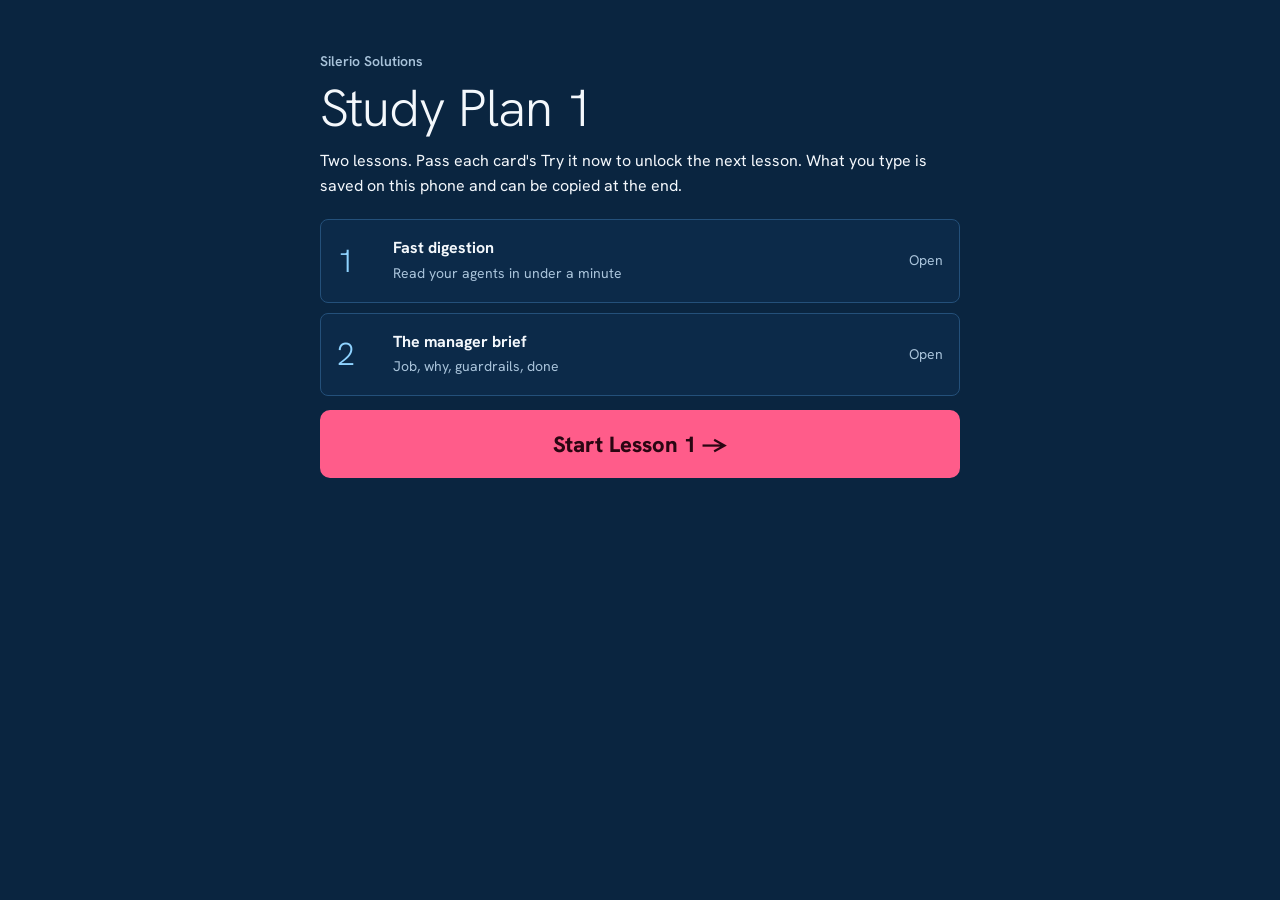
==== index.html @ d1b214b3 "Add Study Plan 1 lessons 1-2 site Co-Authored-By: Claude Opus 5.5 <noreply@anthropic.com> Claude-Ses" ====
<!DOCTYPE html>
<html lang="en">
<head>
<meta charset="utf-8">
<meta name="viewport" content="width=device-width,initial-scale=1">
<title>Study Plan 1</title>
<link href="https://fonts.googleapis.com/css2?family=Hanken+Grotesk:wght@300;400;600;800&display=swap" rel="stylesheet">
<style>
:root{color-scheme:dark;--bg:#0a2540;--bg2:#0f2f52;--ink:#f4f8fc;--mute:#a9c3da;--sky:#8fd3ff;--pink:#ff5c8a;--line:#24507a;--paper:#f6f9fc;--pink2:#2a0612;--green:#3ddc97;--green2:#06281a;--red:#ff6b6b}
*{box-sizing:border-box;min-width:0}
html,body{margin:0}
body{background:var(--bg);color:var(--ink);font:16px/1.55 "Hanken Grotesk",system-ui,sans-serif;overflow-x:clip}
.band{padding-block:clamp(24px,4vw,52px);padding-inline:max(5vw,16px)}
.wrap{max-width:1100px;margin:0 auto}
.crumb{color:var(--mute);font-size:14px;font-weight:600;margin-bottom:8px}
.top{display:flex;justify-content:space-between;align-items:flex-end;gap:16px;flex-wrap:wrap;margin-bottom:18px}
h1{font-weight:300;font-size:clamp(32px,5vw,52px);line-height:1.05;letter-spacing:-.02em;margin:0;text-wrap:balance}
h2{font-weight:600;font-size:clamp(22px,3vw,30px);line-height:1.1;margin:0 0 14px}
p{margin:0 0 12px;max-width:68ch}
.trophy{display:flex;align-items:center;gap:10px;font-weight:600;font-size:15px;white-space:nowrap}
.meter{width:140px;height:10px;border-radius:99px;background:#123a63;overflow:hidden}
.meter i{display:block;height:100%;width:0;background:var(--pink);transition:width .4s}
.trophy.plat .meter i{background:linear-gradient(90deg,#e8eef5,#8fd3ff,#e8eef5)}
.bars{display:grid;grid-template-columns:repeat(4,minmax(0,1fr));gap:12px;margin-top:22px}
.bar{background:#0c2a49;border:1px solid var(--line);border-top:4px solid var(--sky);border-radius:8px;padding:14px}
.bar:nth-child(4){border-top-color:var(--pink)}
.bar small{display:block;color:var(--mute);font-size:13px;font-weight:600;margin-bottom:4px}
.bar div{font-size:16px;font-weight:600;line-height:1.35}
.alt{background:var(--bg2)}
.hint{color:var(--mute);font-size:15px;margin-bottom:16px}
.locks{display:grid;gap:12px}
details{background:#0c2a49;border:1px solid var(--line);border-radius:8px}
details[open]{border-color:var(--sky)}
summary{list-style:none;cursor:pointer;display:flex;align-items:center;gap:14px;padding:14px 16px;min-height:56px;font-weight:600;font-size:17px}
summary::-webkit-details-marker{display:none}
summary:focus-visible{outline:3px solid var(--pink);outline-offset:2px}
.lk{flex:none;width:30px;height:30px;border-radius:50%;display:grid;place-items:center;border:2px solid var(--line);color:var(--mute);font-size:14px}
details.got .lk{background:var(--pink);border-color:var(--pink);color:var(--pink2)}
.body{padding:0 16px 16px 60px}
.src{color:var(--mute);font-size:14px}
.copyhead{display:flex;justify-content:space-between;align-items:center;gap:12px;flex-wrap:wrap;margin:8px 0}
button{font:600 15px "Hanken Grotesk",sans-serif;min-height:44px;padding:0 18px;border-radius:6px;border:1px solid var(--sky);background:transparent;color:var(--sky);cursor:pointer}
button:hover{background:#123a63}
button:focus-visible,a:focus-visible,textarea:focus-visible,input:focus-visible{outline:3px solid var(--pink);outline-offset:2px}
pre{overflow-x:auto;background:#06192c;border:1px solid var(--line);border-radius:8px;padding:14px;margin:0;font:14px/1.6 ui-monospace,Menlo,Consolas,monospace;white-space:pre-wrap}
.scroll{overflow-x:auto}
table{border-collapse:collapse;width:100%;font-size:15px}
th,td{text-align:left;padding:9px 10px;border-bottom:1px solid var(--line);vertical-align:top}
th{color:var(--mute);font-weight:600;font-size:14px}
td:first-child{font-weight:600}
.opts{display:grid;gap:10px}
.opt{border:1px solid var(--line);border-radius:6px;padding:12px}
.tag{display:inline-block;font-size:13px;font-weight:600;padding:2px 8px;border-radius:99px;background:#123a63;color:var(--sky);margin-bottom:6px}
.tag.w{background:var(--pink);color:var(--pink2)}
.pass{display:grid;grid-template-columns:repeat(auto-fit,minmax(min(100%,240px),1fr));gap:10px;margin-top:10px}
.pass div{border-radius:6px;padding:12px;font-size:15px}
.pass .ok{border:1px solid var(--sky)}
.pass .no{border:1px solid var(--pink)}
ol{padding-left:1.2em;margin:6px 0}
li{margin-bottom:6px}
/* wrong (red) vs right (blue) */
.vs{display:grid;grid-template-columns:repeat(auto-fit,minmax(min(100%,260px),1fr));gap:10px;margin:8px 0 4px}
.vs div{border-radius:6px;padding:10px 12px;font-size:15px}
.vs .bad{border:1px solid var(--red);background:#2a1622}
.vs .good{border:1px solid var(--sky);background:#0f3358}
.vs b{display:block;font-size:13px;margin-bottom:2px}
.vs .bad b{color:var(--red)}
.vs .good b{color:var(--sky)}
/* try it now */
.try{margin-top:14px;border:1px dashed var(--sky);border-radius:8px;padding:14px;background:#0a2240}
.try.done{border-style:solid;border-color:var(--green)}
.tryhead{display:flex;justify-content:space-between;align-items:center;gap:8px;font-size:13px;font-weight:800;letter-spacing:.06em;text-transform:uppercase;color:var(--sky);margin-bottom:6px}
.try.done .tryhead{color:var(--green)}
.tryhead .st{font-size:12px;letter-spacing:0;text-transform:none;font-weight:600;color:var(--mute)}
.try.done .tryhead .st{color:var(--green)}
.q{font-weight:600;margin-bottom:10px}
.choices{display:grid;gap:8px}
.choice{text-align:left;width:100%;min-height:48px;padding:10px 14px;border-color:var(--line);color:var(--ink);font-weight:400;line-height:1.4}
.choice.wrong{border-color:var(--red);background:#2a1622;color:#ffd1d1}
.choice.right{border-color:var(--green);background:var(--green);color:var(--green2);font-weight:600}
.fb{margin:10px 0 0;font-size:15px;min-height:1px}
.fb.no{color:#ffb3b3}
.fb.yes{color:var(--green)}
.field{display:grid;gap:6px;margin-top:10px}
.field label{font-weight:600;font-size:15px}
.field label small{display:block;font-weight:400;color:var(--mute);font-size:14px}
textarea,input[type=text]{width:100%;font:16px/1.45 "Hanken Grotesk",sans-serif;color:var(--ink);background:#06192c;border:1px solid var(--line);border-radius:6px;padding:10px 12px}
textarea{min-height:76px;resize:vertical}
.field.ok textarea,.field.ok input{border-color:var(--green)}
.frow{display:flex;justify-content:space-between;align-items:center;gap:10px}
.frow span{font-size:13px;color:var(--mute)}
.field.ok .frow span{color:var(--green)}
.frow button{min-height:40px;padding:0 14px;font-size:14px}
/* next button */
.next{margin-top:22px}
.nextbtn{display:flex;align-items:center;justify-content:center;gap:10px;width:100%;min-height:68px;border-radius:10px;font:800 clamp(18px,2.6vw,22px) "Hanken Grotesk",sans-serif;text-decoration:none;text-align:center;padding:12px 18px}
.nextbtn.locked{background:#123a63;color:var(--mute);border:2px dashed var(--line);pointer-events:none}
.nextbtn.open{background:var(--pink);color:var(--pink2);border:2px solid var(--pink)}
.nextnote{text-align:center;color:var(--mute);font-size:14px;margin-top:8px}
.plat{display:none;margin-top:18px;padding:16px;border-radius:8px;background:linear-gradient(90deg,#dfe7f0,#8fd3ff);color:#0a2540;font-weight:600}
.plat.on{display:block}
.saved{margin-top:22px}
.saved pre{max-height:360px;overflow:auto}
@media(max-width:760px){.bars{grid-template-columns:repeat(2,minmax(0,1fr))}}
@media(max-width:600px){.body{padding-left:16px}table{font-size:13px}}
@media(prefers-reduced-motion:reduce){*{animation:none!important;transition:none!important}}
</style>
</head>
<body data-lesson="home" id="top">
<section class="band">
<div class="wrap" style="max-width:640px">
<div class="crumb">Silerio Solutions</div>
<h1>Study Plan 1</h1>
<p style="margin-top:14px">Two lessons. Pass each card's Try it now to unlock the next lesson. What you type is saved on this phone and can be copied at the end.</p>
<div style="margin-top:20px">
<a href="lesson1.html" style="display:grid;grid-template-columns:44px minmax(0,1fr) auto;gap:12px;align-items:center;padding:16px;border:1px solid var(--line);border-radius:8px;background:#0c2a49;color:var(--ink);text-decoration:none;margin-bottom:10px">
<span style="font-weight:300;font-size:32px;color:var(--sky);line-height:1">1</span><span><b>Fast digestion</b><br><span class="src">Read your agents in under a minute</span></span><span class="src" data-passed="l1">Open</span></a>
<a href="lesson2.html" style="display:grid;grid-template-columns:44px minmax(0,1fr) auto;gap:12px;align-items:center;padding:16px;border:1px solid var(--line);border-radius:8px;background:#0c2a49;color:var(--ink);text-decoration:none;margin-bottom:10px">
<span style="font-weight:300;font-size:32px;color:var(--sky);line-height:1">2</span><span><b>The manager brief</b><br><span class="src">Job, why, guardrails, done</span></span><span class="src" data-passed="l2">Open</span></a>
</div>
<a class="nextbtn open" href="lesson1.html" style="margin-top:14px">Start Lesson 1 →</a>
</div>
</section>
<script>
(function(){
// Every typed answer in Study Plan 1, in the order they get assembled.
const FIELDS=[
 ['Lesson 1: Fast digestion',[
  ['l1_project','Project that gets the style block first'],
  ['l1_secs','Seconds to find what my last report needed from me (before)'],
  ['l1_need','1. Needs you'],
  ['l1_goal','2. Goal met?'],
  ['l1_path','3. Short path'],
  ['l1_err','4. Errors and why']]],
 ['Lesson 2: The manager brief',[
  ['l2_job','Full job'],
  ['l2_why','Why'],
  ['l2_guard','Guardrails'],
  ['l2_done','Done looks like'],
  ['l2_task','First real task this brief goes to']]]
];
const P='sp1:';
const S={get:k=>{try{return localStorage.getItem(P+k)}catch(e){return null}},
 set:(k,v)=>{try{localStorage.setItem(P+k,v)}catch(e){}},
 clear:()=>{try{Object.keys(localStorage).filter(k=>k.startsWith(P)).forEach(k=>localStorage.removeItem(k))}catch(e){}}};

async function copyText(text,btn){
 const label=btn.dataset.label||btn.textContent;btn.dataset.label=label;
 let ok=false;
 try{await navigator.clipboard.writeText(text);ok=true}catch(e){
  const t=document.createElement('textarea');t.value=text;t.setAttribute('readonly','');t.style.position='fixed';t.style.opacity='0';
  document.body.appendChild(t);t.select();t.setSelectionRange(0,text.length);
  try{ok=document.execCommand('copy')}catch(e2){}
  t.remove();
 }
 btn.textContent=ok?'Copied':'Copy failed, select and copy by hand';
 setTimeout(()=>{btn.textContent=label},2000);
}

function assemble(){
 const out=['Study Plan 1: my answers',''];
 FIELDS.forEach(([lesson,fs])=>{
  out.push(lesson);
  fs.forEach(([id,label])=>{const v=(S.get('f:'+id)||'').trim();out.push(label+': '+(v||'(not answered yet)'))});
  out.push('');
 });
 return out.join('\n').trim();
}

document.addEventListener('DOMContentLoaded',()=>{
 if('scrollRestoration' in history)history.scrollRestoration='manual';
 window.scrollTo(0,0);

 // copy buttons for templates
 document.querySelectorAll('[data-copy]').forEach(b=>b.addEventListener('click',()=>{
  copyText(document.getElementById(b.dataset.copy).textContent,b)}));

 // quizzes
 document.querySelectorAll('.quiz').forEach(qz=>{
  const id=qz.dataset.quiz,ans=qz.dataset.answer,fb=qz.querySelector('.fb'),st=qz.querySelector('.st');
  const bs=[...qz.querySelectorAll('.choice')];
  const win=(b,silent)=>{
   qz.dataset.ok='1';qz.classList.add('done');b.classList.add('right');
   bs.forEach(x=>x.setAttribute('aria-disabled','true'));
   fb.className='fb yes';fb.textContent='Right. '+b.dataset.why;st.textContent='Passed';
   if(!silent){S.set('q:'+id,'ok');update()}
  };
  bs.forEach(b=>b.addEventListener('click',()=>{
   if(qz.dataset.ok)return;
   if(b.dataset.k===ans){win(b)}
   else{b.classList.add('wrong');fb.className='fb no';fb.textContent='Not this one. '+b.dataset.why+' Try again.'}
  }));
  if(S.get('q:'+id)==='ok'){const b=bs.find(x=>x.dataset.k===ans);if(b)win(b,true)}
 });

 // typed answers
 document.querySelectorAll('[data-save]').forEach(el=>{
  const id=el.dataset.save,min=+(el.dataset.min||1),wrap=el.closest('.field'),st=wrap.querySelector('.frow span');
  const v=S.get('f:'+id);if(v!==null)el.value=v;
  const check=()=>{const ok=el.value.trim().length>=min;wrap.classList.toggle('ok',ok);el.dataset.ok=ok?'1':'';
   st.textContent=ok?'Saved on this phone':(el.value.trim()?'Saved, keep going':'Not answered yet');return ok};
  el.addEventListener('input',()=>{S.set('f:'+id,el.value);check();update()});
  wrap.querySelector('button').addEventListener('click',e=>copyText(el.value.trim()?el.value:'(empty)',e.currentTarget));
  check();
 });

 // cards, meter, unlock
 const ds=[...document.querySelectorAll('#locks details')];
 const done=c=>{const qs=[...c.querySelectorAll('.quiz')],fs=[...c.querySelectorAll('[data-save][data-min]')];
  return qs.every(q=>q.dataset.ok)&&fs.every(f=>f.dataset.ok)};
 function update(){
  if(!ds.length)return;
  let n=0;
  ds.forEach(d=>{
   const ok=done(d);d.classList.toggle('got',ok);if(ok)n++;
   d.querySelectorAll('.try.typed').forEach(t=>t.classList.toggle('done',[...t.querySelectorAll('[data-save][data-min]')].every(f=>f.dataset.ok)));
  });
  const t=ds.length,all=n===t;
  document.getElementById('tcount').textContent=n+' / '+t;
  document.getElementById('tbar').style.width=(n/t*100)+'%';
  document.getElementById('trophy').classList.toggle('plat',all);
  document.getElementById('plat').classList.toggle('on',all);
  const nb=document.getElementById('nextbtn'),nn=document.getElementById('nextnote');
  if(nb){nb.classList.toggle('locked',!all);nb.classList.toggle('open',all);nb.setAttribute('aria-disabled',all?'false':'true');
   nb.tabIndex=all?0:-1;nb.querySelector('.ico').textContent=all?'→':'🔒';
   nn.textContent=all?'Passed. Tap to go on.':'Pass '+(t-n)+' more card'+(t-n===1?'':'s')+' to unlock.'}
  if(all)S.set('pass:'+document.body.dataset.lesson,'1');
  const sv=document.getElementById('allanswers');if(sv)sv.textContent=assemble();
 }
 window.SP1update=update;

 // assembled answers (any page that shows them)
 const sv=document.getElementById('allanswers');
 if(sv){sv.textContent=assemble();document.getElementById('copyall').addEventListener('click',e=>copyText(assemble(),e.currentTarget))}

 // progress on the start page
 document.querySelectorAll('[data-passed]').forEach(el=>{if(S.get('pass:'+el.dataset.passed))el.textContent='Passed'});

 // two-tap reset
 const rs=document.getElementById('reset');
 if(rs)rs.addEventListener('click',()=>{
  if(rs.dataset.armed){S.clear();location.href='index.html'}
  else{rs.dataset.armed='1';rs.textContent='Tap again to erase every answer';setTimeout(()=>{delete rs.dataset.armed;rs.textContent='Start over'},4000)}
 });

 update();
});
})();
</script>
</body>
</html>
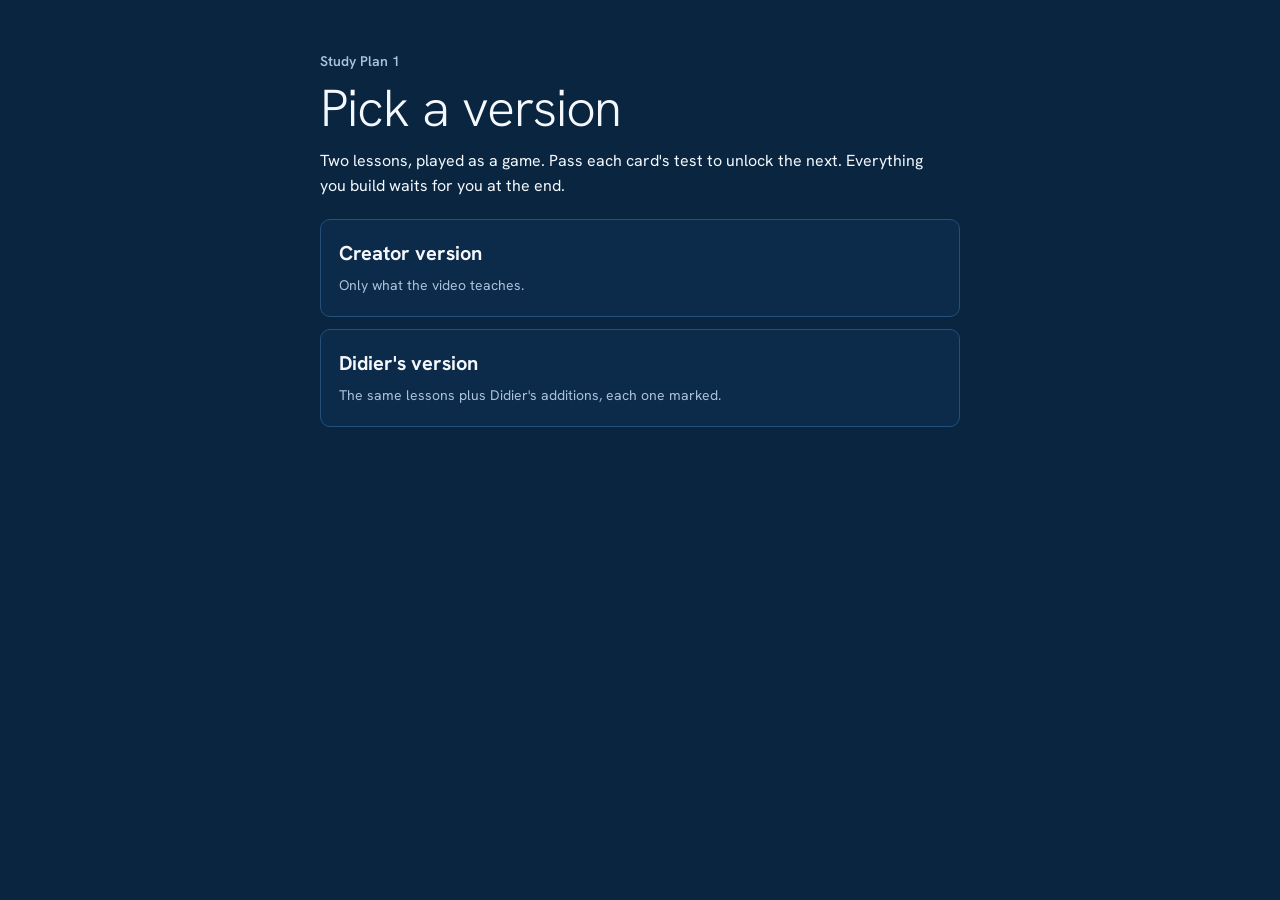
==== commit eb5473ed: "SP1 v2: creator and Didier versions, lesson fixes, take-home kit Co-Authored-By: Claude Opus 5.5 <no" ====
--- a/index.html
+++ b/index.html
@@ -104,45 +104,63 @@
 @media(max-width:760px){.bars{grid-template-columns:repeat(2,minmax(0,1fr))}}
 @media(max-width:600px){.body{padding-left:16px}table{font-size:13px}}
 @media(prefers-reduced-motion:reduce){*{animation:none!important;transition:none!important}}
+/* v2: learn / test split */
+.learn{padding-bottom:4px}
+.testdiv{display:flex;align-items:center;gap:10px;margin:18px 0 4px;color:var(--pink);font-size:12px;font-weight:800;letter-spacing:.12em;text-transform:uppercase}
+.testdiv::before,.testdiv::after{content:"";flex:1;height:2px;background:var(--pink);opacity:.6}
+.test .try:first-child{margin-top:8px}
+.test .sample{background:#06192c;border:1px solid var(--line);border-radius:6px;padding:12px;margin:0 0 12px;font-size:15px}
+.test .sample b{display:block;font-size:13px;color:var(--mute);margin-bottom:4px}
+pre.tmpl{font:16px/1.55 "Hanken Grotesk",system-ui,sans-serif}
+.mine{display:inline-block;font-size:12px;font-weight:800;padding:2px 8px;border-radius:99px;background:#ffd166;color:#2a1d00;margin-bottom:6px;letter-spacing:.02em}
+.minebox{border:1px solid #ffd166;border-radius:8px;padding:12px;margin:12px 0;background:#1b2a3a}
+.later{font-size:14px;color:var(--sky);margin:6px 0 0;font-weight:600}
+.prefs fieldset{border:0;padding:0;margin:0 0 14px}
+.prefs legend{font-weight:600;font-size:15px;margin-bottom:6px;padding:0}
+.prefs label.opt2{display:flex;gap:10px;align-items:flex-start;padding:10px 12px;border:1px solid var(--line);border-radius:6px;margin-bottom:6px;cursor:pointer;font-size:15px}
+.prefs label.opt2:has(input:checked){border-color:var(--sky);background:#0f3358}
+.prefs input[type=radio],.prefs input[type=checkbox]{width:20px;height:20px;margin:1px 0 0;flex:none;accent-color:var(--sky)}
+.backbtn{margin-top:10px;border-color:var(--pink);color:var(--pink)}
+.groupcopy{margin-top:12px;width:100%;border-color:var(--pink);color:var(--pink)}
+.peek{margin-top:12px;background:#06192c}
+.peek summary{font-size:15px;min-height:44px}
+.kit{display:grid;gap:16px;margin-top:18px}
+.kitem{background:#0c2a49;border:1px solid var(--line);border-radius:8px;padding:14px}
+.kitem.empty{opacity:.6}
+.pick{display:grid;gap:12px;margin-top:20px}
+.pick a{display:block;padding:18px;border:1px solid var(--line);border-radius:10px;background:#0c2a49;color:var(--ink);text-decoration:none}
+.pick a b{font-size:20px;display:block;margin-bottom:4px}
+.pick a:hover{border-color:var(--sky)}
 </style>
 </head>
-<body data-lesson="home" id="top">
+<body data-lesson="home" data-prefix="" id="top">
 <section class="band">
 <div class="wrap" style="max-width:640px">
-<div class="crumb">Silerio Solutions</div>
-<h1>Study Plan 1</h1>
-<p style="margin-top:14px">Two lessons. Pass each card's Try it now to unlock the next lesson. What you type is saved on this phone and can be copied at the end.</p>
-<div style="margin-top:20px">
-<a href="lesson1.html" style="display:grid;grid-template-columns:44px minmax(0,1fr) auto;gap:12px;align-items:center;padding:16px;border:1px solid var(--line);border-radius:8px;background:#0c2a49;color:var(--ink);text-decoration:none;margin-bottom:10px">
-<span style="font-weight:300;font-size:32px;color:var(--sky);line-height:1">1</span><span><b>Fast digestion</b><br><span class="src">Read your agents in under a minute</span></span><span class="src" data-passed="l1">Open</span></a>
-<a href="lesson2.html" style="display:grid;grid-template-columns:44px minmax(0,1fr) auto;gap:12px;align-items:center;padding:16px;border:1px solid var(--line);border-radius:8px;background:#0c2a49;color:var(--ink);text-decoration:none;margin-bottom:10px">
-<span style="font-weight:300;font-size:32px;color:var(--sky);line-height:1">2</span><span><b>The manager brief</b><br><span class="src">Job, why, guardrails, done</span></span><span class="src" data-passed="l2">Open</span></a>
+<div class="crumb">Study Plan 1</div>
+<h1>Pick a version</h1>
+<p style="margin-top:14px">Two lessons, played as a game. Pass each card's test to unlock the next. Everything you build waits for you at the end.</p>
+<div class="pick">
+<a href="creator/lesson1.html"><b>Creator version</b><span class="src">Only what the video teaches.</span></a>
+<a href="didier/lesson1.html"><b>Didier's version</b><span class="src">The same lessons plus Didier's additions, each one marked.</span></a>
 </div>
-<a class="nextbtn open" href="lesson1.html" style="margin-top:14px">Start Lesson 1 →</a>
 </div>
 </section>
 <script>
 (function(){
-// Every typed answer in Study Plan 1, in the order they get assembled.
-const FIELDS=[
- ['Lesson 1: Fast digestion',[
-  ['l1_project','Project that gets the style block first'],
-  ['l1_secs','Seconds to find what my last report needed from me (before)'],
-  ['l1_need','1. Needs you'],
-  ['l1_goal','2. Goal met?'],
-  ['l1_path','3. Short path'],
-  ['l1_err','4. Errors and why']]],
- ['Lesson 2: The manager brief',[
-  ['l2_job','Full job'],
-  ['l2_why','Why'],
-  ['l2_guard','Guardrails'],
-  ['l2_done','Done looks like'],
-  ['l2_task','First real task this brief goes to']]]
-];
-const P='sp1:';
+const P=(document.body.dataset.prefix||'sp1x')+':';
 const S={get:k=>{try{return localStorage.getItem(P+k)}catch(e){return null}},
  set:(k,v)=>{try{localStorage.setItem(P+k,v)}catch(e){}},
  clear:()=>{try{Object.keys(localStorage).filter(k=>k.startsWith(P)).forEach(k=>localStorage.removeItem(k))}catch(e){}}};
+const val=id=>(S.get('f:'+id)||'').trim();
+
+const WO=[['l2_job','Full job'],['l2_why','Why'],['l2_guard','Guardrails'],['l2_done','Done looks like']];
+const workOrder=()=>WO.map(([id,t])=>t+': '+(val(id)||'[not filled yet]')).join('\n');
+const master=()=>workOrder()+'\nRun these checks yourself and show me the results before you report back.';
+const PROTOCOL=`Standing protocol for every job I give you:
+1. Before you start, make sure the job has a brief in four parts: full job, why, guardrails, and what done looks like.
+2. If any part is unclear, interview me first, then show me the brief and wait for my go.
+3. Treat the guardrails as firm limits. If one is hit, stop and ask me.
+4. Before you report back, run the done checks yourself and show me the results.`;
 
 async function copyText(text,btn){
  const label=btn.dataset.label||btn.textContent;btn.dataset.label=label;
@@ -157,43 +175,78 @@
  setTimeout(()=>{btn.textContent=label},2000);
 }
 
-function assemble(){
- const out=['Study Plan 1: my answers',''];
- FIELDS.forEach(([lesson,fs])=>{
-  out.push(lesson);
-  fs.forEach(([id,label])=>{const v=(S.get('f:'+id)||'').trim();out.push(label+': '+(v||'(not answered yet)'))});
-  out.push('');
- });
- return out.join('\n').trim();
+/* visual preference block (Lesson 1, card 4) */
+function prefBlock(f){
+ if(!f)return'';
+ const g=n=>{const e=f.querySelector(`[name=${n}]:checked`);return e?e.value:''};
+ const all=n=>[...f.querySelectorAll(`[name=${n}]:checked`)].map(e=>e.value);
+ const L=['How I want your answers:'];
+ const st=g('structure');
+ if(st==='four')L.push('- Answer top-down in four parts: 1. Needs me: what only I can decide or give ("None" if nothing). 2. Goal met?: yes, partly or no, with the proof. 3. Short path: the next 1 to 3 steps. 4. Errors and why: what failed or is uncertain, and why.');
+ if(st==='concise')L.push('- Keep every answer concise. Lead with what matters and cut the rest.');
+ const v=all('vis');
+ if(v.length)L.push('- When an answer is more than a few lines, give it to me as a visual instead of long prose. Formats I use: '+v.join(', ')+'.');
+ const sp=g('speed');
+ if(sp==='fast')L.push('- I read fast. Keep it tight and skip recaps.');
+ if(sp==='slow')L.push('- I take my time reading. Use short sentences and one idea per line.');
+ const ld=g('lead');
+ if(ld==='visual')L.push('- Lead with a visual, then the words.');
+ if(ld==='words')L.push('- Lead with words. Add a visual only when it saves me reading.');
+ if(ld==='both')L.push('- Give me a short visual and short words side by side.');
+ const mp=all('map');
+ if(mp.includes('num'))L.push('- When the answer is numbers I track, use a dashboard.');
+ if(mp.includes('walk'))L.push('- When you walk me through something, use slides.');
+ const d=g('read');
+ if(d==='dys')L.push('- I have dyslexia. Use short sentences, bullet points and bold key words. No dense paragraphs. Use plain, easy-to-read fonts in anything visual.');
+ const other=(f.querySelector('[name=read_other]')||{}).value||'';
+ if(d==='other'&&other.trim())L.push('- Reading note: '+other.trim());
+ return L.join('\n');
 }
+function prefOk(f){
+ const has=n=>!f.querySelector(`[name=${n}]`)||!!f.querySelector(`[name=${n}]:checked`);
+ const other=f.querySelector('[name=read_other]');
+ const otherOk=!(f.querySelector('[name=read][value=other]:checked'))||(other&&other.value.trim().length>=3);
+ return has('structure')&&has('vis')&&has('speed')&&has('lead')&&has('read')&&otherOk;
+}
+
+/* take-home kit */
+const KIT=[
+ ['My answer-style block','Lesson 1. Give this to your agent as a standing instruction.',()=>val('l1_block')],
+ ['My work order','Lesson 2. Your master prompt: paste it at the top of a job.',()=>WO.some(([id])=>val(id))?master():''],
+ ['My brief protocol','Lesson 2. A standing rule to build into your setup.',()=>S.get('pass:l2')?PROTOCOL:'']
+];
 
 document.addEventListener('DOMContentLoaded',()=>{
  if('scrollRestoration' in history)history.scrollRestoration='manual';
  window.scrollTo(0,0);
 
- // copy buttons for templates
  document.querySelectorAll('[data-copy]').forEach(b=>b.addEventListener('click',()=>{
   copyText(document.getElementById(b.dataset.copy).textContent,b)}));
 
- // quizzes
+ /* quizzes */
  document.querySelectorAll('.quiz').forEach(qz=>{
   const id=qz.dataset.quiz,ans=qz.dataset.answer,fb=qz.querySelector('.fb'),st=qz.querySelector('.st');
   const bs=[...qz.querySelectorAll('.choice')];
   const win=(b,silent)=>{
-   qz.dataset.ok='1';qz.classList.add('done');b.classList.add('right');
-   bs.forEach(x=>x.setAttribute('aria-disabled','true'));
+   qz.dataset.ok='1';qz.classList.add('done');bs.forEach(x=>x.classList.remove('wrong'));b.classList.add('right');
    fb.className='fb yes';fb.textContent='Right. '+b.dataset.why;st.textContent='Passed';
+   const old=qz.querySelector('.backbtn');if(old)old.remove();
    if(!silent){S.set('q:'+id,'ok');update()}
   };
   bs.forEach(b=>b.addEventListener('click',()=>{
    if(qz.dataset.ok)return;
-   if(b.dataset.k===ans){win(b)}
-   else{b.classList.add('wrong');fb.className='fb no';fb.textContent='Not this one. '+b.dataset.why+' Try again.'}
+   if(b.dataset.k===ans){win(b);return}
+   b.classList.add('wrong');fb.className='fb no';fb.textContent=(b.dataset.back?'':'Not this one. ')+b.dataset.why+(b.dataset.back?'':' Try again.');
+   if(b.dataset.back&&!qz.querySelector('.backbtn')){
+    const bb=document.createElement('button');bb.type='button';bb.className='backbtn';bb.textContent='Back to card '+b.dataset.back;
+    bb.addEventListener('click',()=>{const d=document.querySelectorAll('#locks > details')[+b.dataset.back-1];d.open=true;d.scrollIntoView({behavior:'smooth'});b.classList.remove('wrong');bb.remove();fb.textContent=''});
+    fb.after(bb);
+   }
   }));
   if(S.get('q:'+id)==='ok'){const b=bs.find(x=>x.dataset.k===ans);if(b)win(b,true)}
  });
 
- // typed answers
+ /* typed answers */
  document.querySelectorAll('[data-save]').forEach(el=>{
   const id=el.dataset.save,min=+(el.dataset.min||1),wrap=el.closest('.field'),st=wrap.querySelector('.frow span');
   const v=S.get('f:'+id);if(v!==null)el.value=v;
@@ -204,11 +257,34 @@
   check();
  });
 
- // cards, meter, unlock
- const ds=[...document.querySelectorAll('#locks details')];
- const done=c=>{const qs=[...c.querySelectorAll('.quiz')],fs=[...c.querySelectorAll('[data-save][data-min]')];
-  return qs.every(q=>q.dataset.ok)&&fs.every(f=>f.dataset.ok)};
+ /* preference questionnaire */
+ const pf=document.getElementById('prefs');
+ if(pf){
+  let saved={};try{saved=JSON.parse(S.get('prefs')||'{}')}catch(e){}
+  pf.querySelectorAll('input').forEach(i=>{const s=saved[i.name+'='+i.value];if(i.type==='text'){if(saved[i.name])i.value=saved[i.name]}else if(s)i.checked=true});
+  const sync=()=>{
+   const o={};pf.querySelectorAll('input').forEach(i=>{if(i.type==='text')o[i.name]=i.value;else if(i.checked)o[i.name+'='+i.value]=1});
+   S.set('prefs',JSON.stringify(o));
+   const ok=prefOk(pf),txt=prefBlock(pf);
+   pf.dataset.ok=ok?'1':'';
+   document.getElementById('prefblock').textContent=ok?txt:'Answer every question above and your block appears here.';
+   if(ok)S.set('f:l1_block',txt);
+   pf.closest('.try').classList.toggle('done',ok);
+   pf.closest('.try').querySelector('.st').textContent=ok?'Block built, saved':'Answer all';
+  };
+  pf.addEventListener('change',()=>{sync();update()});pf.addEventListener('input',()=>{sync();update()});
+  sync();
+ }
+
+ /* group copy (work order) and live blocks */
+ document.querySelectorAll('[data-copygroup]').forEach(b=>b.addEventListener('click',()=>copyText(workOrder(),b)));
+ const live=()=>{const m=document.getElementById('master');if(m)m.textContent=master();const p=document.getElementById('protocol');if(p)p.textContent=PROTOCOL};
+
+ /* cards, meter, unlock */
+ const ds=[...document.querySelectorAll('#locks > details')];
+ const done=c=>[...c.querySelectorAll('.quiz,[data-save][data-min],#prefs')].every(x=>x.dataset.ok);
  function update(){
+  live();
   if(!ds.length)return;
   let n=0;
   ds.forEach(d=>{
@@ -225,21 +301,29 @@
    nb.tabIndex=all?0:-1;nb.querySelector('.ico').textContent=all?'→':'🔒';
    nn.textContent=all?'Passed. Tap to go on.':'Pass '+(t-n)+' more card'+(t-n===1?'':'s')+' to unlock.'}
   if(all)S.set('pass:'+document.body.dataset.lesson,'1');
-  const sv=document.getElementById('allanswers');if(sv)sv.textContent=assemble();
  }
- window.SP1update=update;
-
- // assembled answers (any page that shows them)
- const sv=document.getElementById('allanswers');
- if(sv){sv.textContent=assemble();document.getElementById('copyall').addEventListener('click',e=>copyText(assemble(),e.currentTarget))}
-
- // progress on the start page
+
+ /* kit page */
+ const kit=document.getElementById('kit');
+ if(kit){
+  const items=KIT.map(([t,s,fn],i)=>{const v=fn();return{t,s,v,i}});
+  kit.innerHTML='';
+  items.forEach(it=>{
+   const d=document.createElement('div');d.className='kitem'+(it.v?'':' empty');
+   d.innerHTML=`<div class="copyhead"><b></b><button type="button">Copy</button></div><p class="src"></p><pre class="tmpl"></pre>`;
+   d.querySelector('b').textContent=it.t;d.querySelector('.src').textContent=it.s;
+   d.querySelector('pre').textContent=it.v||'Not built yet. Finish the lesson to fill this in.';
+   d.querySelector('button').addEventListener('click',e=>copyText(it.v||'',e.currentTarget));
+   kit.appendChild(d);
+  });
+  document.getElementById('copyall').addEventListener('click',e=>copyText(items.filter(i=>i.v).map(i=>'== '+i.t+' ==\n'+i.v).join('\n\n'),e.currentTarget));
+ }
+
  document.querySelectorAll('[data-passed]').forEach(el=>{if(S.get('pass:'+el.dataset.passed))el.textContent='Passed'});
 
- // two-tap reset
  const rs=document.getElementById('reset');
  if(rs)rs.addEventListener('click',()=>{
-  if(rs.dataset.armed){S.clear();location.href='index.html'}
+  if(rs.dataset.armed){S.clear();location.href='lesson1.html'}
   else{rs.dataset.armed='1';rs.textContent='Tap again to erase every answer';setTimeout(()=>{delete rs.dataset.armed;rs.textContent='Start over'},4000)}
  });
 
